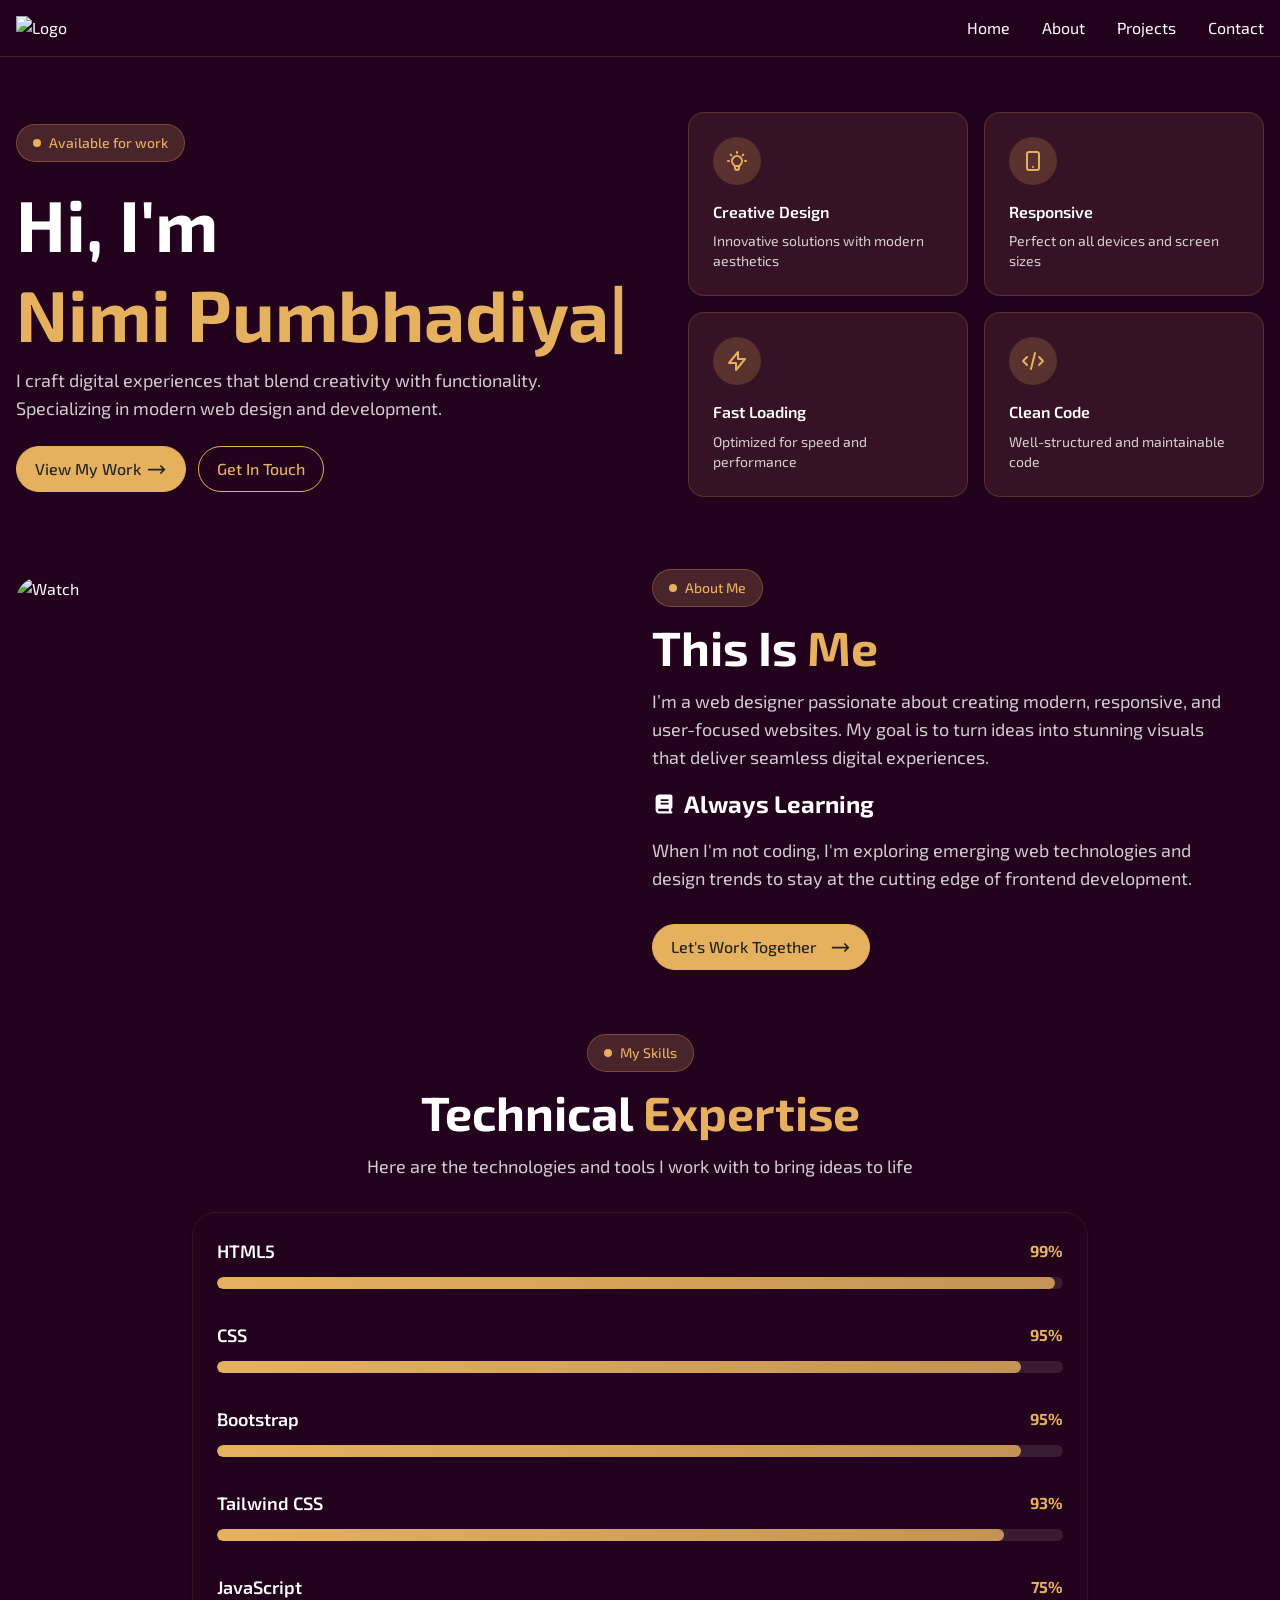
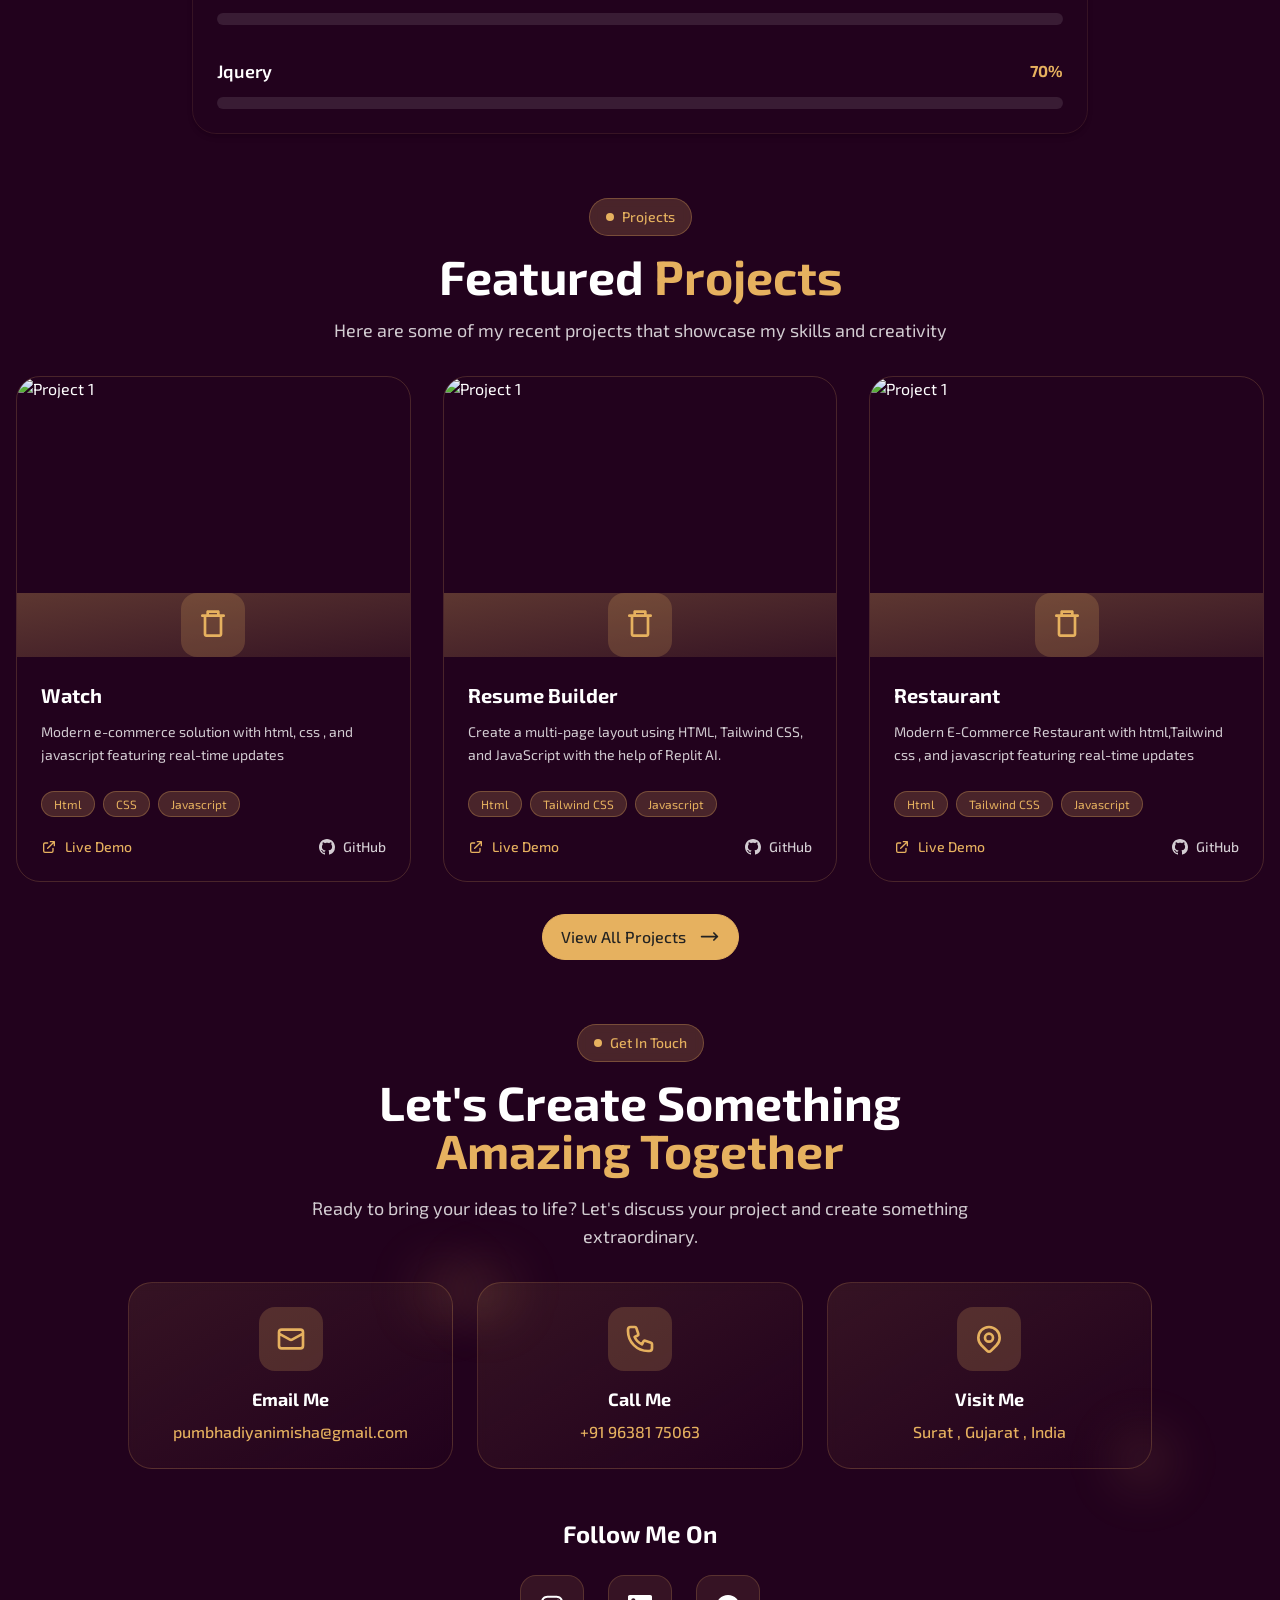
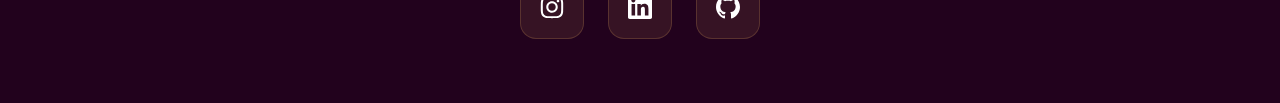
==== src/index.html @ 28d2e7f1 "Add files via upload" ====
<!DOCTYPE html>
<html lang="en">
  <head>
    <meta charset="UTF-8" />
    <title>Nimisha | Portfolio</title>
    <meta name="author" content="Wordo" />
    <meta
      name="viewport"
      content="width=device-width, initial-scale=1.0, maximum-scale=1"
    />
    <meta
      name="description"
      content="Restaurant is a powerful dashboard addon by Wordo for managing food orders, reservations, and menus seamlessly."
    />
    <meta
      name="keywords"
      content="Restaurant, Food Dashboard, Restaurant Addon, Wordo, Restaurant Admin Panel, Food Order Management, Restaurant POS"
    />
    <link rel="icon" href="assets/images/favicon.png" />
    <link
      href="https://fonts.googleapis.com/css2?family=Exo+2:ital,wght@0,100..900;1,100..900&display=swap"
      rel="stylesheet"
    />
    <link rel="stylesheet" href="./assets/css/all.min.css" />
    <link rel="stylesheet" href="./assets/css/tailwind.css" />
    <link rel="stylesheet" href="./assets/css/responsive.css" />
  </head>

  <body>
    <!-- Header -->
    <header
      class="fixed top-0 left-0 w-full z-50 bg-accent/90 backdrop-blur-sm border-b border-primary/20"
    >
      <nav
        class="md:container w-full mx-auto px-4 py-4 flex items-center justify-between"
      >
        <a href="index.html" class="md:w-[120px] w-[100px] h-auto">
          <img
            src="assets/images/Nimisha.png"
            alt="Logo"
            class="w-full h-full object-scale-down"
          />
        </a>

        <!-- Desktop Navigation -->
        <ul class="hidden md:flex items-center space-x-8">
          <li>
            <a
              href="#home"
              class="text-white hover:text-primary transition-colors"
              >Home</a
            >
          </li>
          <li>
            <a
              href="#about"
              class="text-white hover:text-primary transition-colors"
              >About</a
            >
          </li>
          <li>
            <a
              href="#projects"
              class="text-white hover:text-primary transition-colors"
              >Projects</a
            >
          </li>
          <li>
            <a
              href="#contact"
              class="text-white hover:text-primary transition-colors"
              >Contact</a
            >
          </li>
        </ul>

        <!-- Mobile Menu Button -->
        <button
          id="mobile-menu-btn"
          class="md:hidden text-white hover:text-primary transition-colors"
        >
          <svg
            class="w-6 h-6"
            fill="none"
            stroke="currentColor"
            viewBox="0 0 24 24"
          >
            <path
              stroke-linecap="round"
              stroke-linejoin="round"
              stroke-width="2"
              d="M4 6h16M4 12h16M4 18h16"
            ></path>
          </svg>
        </button>
      </nav>

      <!-- Mobile Navigation -->
      <div
        id="mobile-menu"
        class="md:hidden hidden bg-accent border-t border-primary/20"
      >
        <ul class="px-4 py-4 space-y-4">
          <li>
            <a
              href="#home"
              class="block text-white hover:text-primary transition-colors"
              >Home</a
            >
          </li>
          <li>
            <a
              href="#about"
              class="block text-white hover:text-primary transition-colors"
              >About</a
            >
          </li>
          <li>
            <a
              href="#projects"
              class="block text-white hover:text-primary transition-colors"
              >Projects</a
            >
          </li>
          <li>
            <a
              href="#contact"
              class="block text-white hover:text-primary transition-colors"
              >Contact</a
            >
          </li>
        </ul>
      </div>
    </header>

    <!-- Main Content -->
    <main>
      <!-- Hero Section -->
      <section
        id="home"
        class="md:pt-28 pt-24 flex items-center justify-center relative overflow-hidden"
      >
        <div class="md:container w-full mx-auto px-4 relative z-10">
          <div
            class="flex flex-col lg:flex-row lg:items-center lg:grid lg:grid-cols-2 lg:gap-4 gap-8 lg:text-start text-center"
          >
            <div>
              <!-- Badge -->
              <div
                class="inline-flex leading-[1] items-center px-4 py-2 bg-primary/20 border border-primary/30 rounded-full text-primary md:text-sm text-[13px] font-medium mb-4 backdrop-blur-sm"
              >
                <span
                  class="w-2 h-2 bg-primary rounded-full mr-2 animate-pulse"
                ></span>
                Available for work
              </div>

              <!-- Main Heading -->
              <h2
                class="text-3xl sm:text-4xl md:text-5xl xl:text-7xl font-bold mb-2 !leading-tight"
              >
                Hi, I'm
                <span class="hero-title text-primary block"
                  ><span id="typewriter"></span
                  ><span class="cursor">|</span></span
                >
              </h2>
              <p
                class="md:text-lg text-base text-white/80 lg:mb-6 mb-4 lg:max-w-xl leading-relaxed"
              >
                I craft digital experiences that blend creativity with
                functionality. Specializing in modern web design and
                development.
              </p>

              <!-- CTA Buttons -->
              <div class="flex gap-3 lg:justify-start justify-center">
                <a href="#projects" class="btn-primary">
                  View My Work
                  <svg
                    class=""
                    fill="none"
                    stroke="currentColor"
                    viewBox="0 0 24 24"
                  >
                    <path
                      stroke-linecap="round"
                      stroke-linejoin="round"
                      stroke-width="2"
                      d="M17 8l4 4m0 0l-4 4m4-4H3"
                    ></path>
                  </svg>
                </a>
                <a href="#contact" class="btn-secondary"> Get In Touch </a>
              </div>
            </div>
            <div class="w-50">
              <!-- Features Grid -->
              <div
                class="grid sm:grid-cols-2 gap-4 lg:max-w-xl ms-auto md:pb-2"
              >
                <!-- Feature 1 -->
                <div
                  class="bg-primary/10 backdrop-blur-sm border border-primary/20 rounded-2xl lg:p-6 p-4 hover:bg-primary/20 transition-all duration-300 md:hover:scale-105"
                >
                  <div
                    class="md:w-12 md:h-12 w-10 h-10 bg-primary/20 rounded-full flex items-center justify-center md:mb-4 mb-3 lg:mx-0 mx-auto"
                  >
                    <svg
                      class="w-6 h-6 text-primary"
                      fill="none"
                      stroke="currentColor"
                      viewBox="0 0 24 24"
                    >
                      <path
                        stroke-linecap="round"
                        stroke-linejoin="round"
                        stroke-width="2"
                        d="M9.663 17h4.673M12 3v1m6.364 1.636l-.707.707M21 12h-1M4 12H3m3.343-5.657l-.707-.707m2.828 9.9a5 5 0 117.072 0l-.548.547A3.374 3.374 0 0014 18.469V19a2 2 0 11-4 0v-.531c0-.895-.356-1.754-.988-2.386l-.548-.547z"
                      ></path>
                    </svg>
                  </div>
                  <h3 class="text-white font-semibold mb-2">Creative Design</h3>
                  <p class="text-white/80 text-sm">
                    Innovative solutions with modern aesthetics
                  </p>
                </div>

                <!-- Feature 2 -->
                <div
                  class="bg-primary/10 backdrop-blur-sm border border-primary/20 rounded-2xl lg:p-6 p-4 hover:bg-primary/20 transition-all duration-300 md:hover:scale-105"
                >
                  <div
                    class="md:w-12 md:h-12 w-10 h-10 bg-primary/20 rounded-full flex items-center justify-center md:mb-4 mb-3 lg:mx-0 mx-auto"
                  >
                    <svg
                      class="w-6 h-6 text-primary"
                      fill="none"
                      stroke="currentColor"
                      viewBox="0 0 24 24"
                    >
                      <path
                        stroke-linecap="round"
                        stroke-linejoin="round"
                        stroke-width="2"
                        d="M12 18h.01M8 21h8a2 2 0 002-2V5a2 2 0 00-2-2H8a2 2 0 00-2 2v14a2 2 0 002 2z"
                      ></path>
                    </svg>
                  </div>
                  <h3 class="text-white font-semibold mb-2">Responsive</h3>
                  <p class="text-white/80 text-sm">
                    Perfect on all devices and screen sizes
                  </p>
                </div>

                <!-- Feature 3 -->
                <div
                  class="bg-primary/10 backdrop-blur-sm border border-primary/20 rounded-2xl lg:p-6 p-4 hover:bg-primary/20 transition-all duration-300 md:hover:scale-105"
                >
                  <div
                    class="md:w-12 md:h-12 w-10 h-10 bg-primary/20 rounded-full flex items-center justify-center md:mb-4 mb-3 lg:mx-0 mx-auto"
                  >
                    <svg
                      class="w-6 h-6 text-primary"
                      fill="none"
                      stroke="currentColor"
                      viewBox="0 0 24 24"
                    >
                      <path
                        stroke-linecap="round"
                        stroke-linejoin="round"
                        stroke-width="2"
                        d="M13 10V3L4 14h7v7l9-11h-7z"
                      ></path>
                    </svg>
                  </div>
                  <h3 class="text-white font-semibold mb-2">Fast Loading</h3>
                  <p class="text-white/80 text-sm">
                    Optimized for speed and performance
                  </p>
                </div>

                <!-- Feature 4 -->
                <div
                  class="bg-primary/10 backdrop-blur-sm border border-primary/20 rounded-2xl lg:p-6 p-4 hover:bg-primary/20 transition-all duration-300 md:hover:scale-105"
                >
                  <div
                    class="md:w-12 md:h-12 w-10 h-10 bg-primary/20 rounded-full flex items-center justify-center md:mb-4 mb-3 lg:mx-0 mx-auto"
                  >
                    <svg
                      class="w-6 h-6 text-primary"
                      fill="none"
                      stroke="currentColor"
                      viewBox="0 0 24 24"
                    >
                      <path
                        stroke-linecap="round"
                        stroke-linejoin="round"
                        stroke-width="2"
                        d="M10 20l4-16m4 4l4 4-4 4M6 16l-4-4 4-4"
                      ></path>
                    </svg>
                  </div>
                  <h3 class="text-white font-semibold mb-2">Clean Code</h3>
                  <p class="text-white/80 text-sm">
                    Well-structured and maintainable code
                  </p>
                </div>
              </div>
            </div>
          </div>
        </div>
      </section>

      <!-- About Section -->
      <section id="about" class="md:pt-16 pt-12 relative overflow-hidden">
        <div class="md:container w-full mx-auto px-4 relative z-10">
          <div class="grid md:grid-cols-2 md:gap-6 gap-5 items-center">
            <div class="relative pt-[63%]">
              <img
                src="assets/images/about.png"
                alt="Watch"
                class="absolute inset-0 w-full h-full object-cover rounded-3xl"
              />
            </div>
            <!-- Left Content -->
            <div class="md:max-w-xl md:text-start text-center">
              <div
                class="inline-flex leading-[1] items-center px-4 py-2 bg-primary/20 border border-primary/30 rounded-full text-primary md:text-sm text-[13px] font-medium backdrop-blur-sm mb-4"
              >
                <span class="w-2 h-2 bg-primary rounded-full mr-2"></span>
                About Me
              </div>

              <h2
                class="sm:text-4xl text-3xl md:text-5xl font-bold md:mb-4 mb-3 !leading-[1]"
              >
                This Is
                <span class="text-primary">Me</span>
              </h2>

              <p class="text-white/80 md:text-lg text-sm mb-4 leading-relaxed">
                I’m a web designer passionate about creating modern, responsive,
                and user-focused websites. My goal is to turn ideas into
                stunning visuals that deliver seamless digital experiences.
              </p>
              <div
                class="flex items-center md:justify-start justify-center gap-2 md:mb-4 mb-3"
              >
                <svg
                  xmlns="http://www.w3.org/2000/svg"
                  viewBox="0 0 640 640"
                  class="w-6 h-6"
                  fill="currentColor"
                >
                  <path
                    d="M480 576L192 576C139 576 96 533 96 480L96 160C96 107 139 64 192 64L496 64C522.5 64 544 85.5 544 112L544 400C544 420.9 530.6 438.7 512 445.3L512 512C529.7 512 544 526.3 544 544C544 561.7 529.7 576 512 576L480 576zM192 448C174.3 448 160 462.3 160 480C160 497.7 174.3 512 192 512L448 512L448 448L192 448zM224 216C224 229.3 234.7 240 248 240L424 240C437.3 240 448 229.3 448 216C448 202.7 437.3 192 424 192L248 192C234.7 192 224 202.7 224 216zM248 288C234.7 288 224 298.7 224 312C224 325.3 234.7 336 248 336L424 336C437.3 336 448 325.3 448 312C448 298.7 437.3 288 424 288L248 288z"
                  />
                </svg>
                <h3 class="md:text-2xl text-xl font-bold">Always Learning</h3>
              </div>
              <p
                class="text-white/80 md:text-lg text-sm md:mb-8 mb-4 leading-relaxed"
              >
                When I'm not coding, I'm exploring emerging web technologies and
                design trends to stay at the cutting edge of frontend
                development.
              </p>

              <a href="#contact" class="btn-primary">
                Let's Work Together
                <svg
                  class="ml-2 w-4 h-4"
                  fill="none"
                  stroke="currentColor"
                  viewBox="0 0 24 24"
                >
                  <path
                    stroke-linecap="round"
                    stroke-linejoin="round"
                    stroke-width="2"
                    d="M17 8l4 4m0 0l-4 4m4-4H3"
                  ></path>
                </svg>
              </a>
            </div>
          </div>
        </div>
      </section>

      <!-- Skills Section -->
      <section id="skills" class="md:pt-16 pt-12 relative">
        <div class="md:container w-full mx-auto px-4">
          <!-- Section Header -->
          <div class="text-center md:mb-8 mb-5">
            <div
              class="inline-flex leading-[1] items-center px-4 py-2 bg-primary/20 border border-primary/30 rounded-full text-primary md:text-sm text-[13px] font-medium backdrop-blur-sm mb-4"
            >
              <span class="w-2 h-2 bg-primary rounded-full mr-2"></span>
              My Skills
            </div>
            <h2
              class="sm:text-4xl text-3xl md:text-5xl font-bold md:mb-4 mb-3 !leading-[1]"
            >
              Technical <span class="text-primary">Expertise</span>
            </h2>
            <p class="text-white/80 md:text-lg text-sm md:max-w-2xl mx-auto">
              Here are the technologies and tools I work with to bring ideas to
              life
            </p>
          </div>
          <!-- Left Column -->
          <div
            class="md:space-y-8 space-y-5 max-w-4xl mx-auto md:p-6 p-4 border border-primary/10 rounded-3xl shadow-md"
          >
            <div>
              <div class="flex justify-between items-center md:mb-3 mb-2">
                <span class="text-white font-semibold md:text-lg text-base"
                  >HTML5</span
                >
                <span class="text-primary font-bold">99%</span>
              </div>
              <div class="w-full bg-white/10 rounded-full h-3 overflow-hidden">
                <div
                  class="progress-bar bg-gradient-to-r from-primary to-primary/80 h-full rounded-full transition-all duration-1000 ease-out"
                  data-width="99"
                  style="width: 0%"
                ></div>
              </div>
            </div>
            <div>
              <div class="flex justify-between items-center md:mb-3 mb-2">
                <span class="text-white font-semibold md:text-lg text-base"
                  >CSS</span
                >
                <span class="text-primary font-bold">95%</span>
              </div>
              <div class="w-full bg-white/10 rounded-full h-3 overflow-hidden">
                <div
                  class="progress-bar bg-gradient-to-r from-primary to-primary/80 h-full rounded-full transition-all duration-1000 ease-out"
                  data-width="95"
                  style="width: 0%"
                ></div>
              </div>
            </div>
            <div>
              <div class="flex justify-between items-center md:mb-3 mb-2">
                <span class="text-white font-semibold md:text-lg text-base"
                  >Bootstrap</span
                >
                <span class="text-primary font-bold">95%</span>
              </div>
              <div class="w-full bg-white/10 rounded-full h-3 overflow-hidden">
                <div
                  class="progress-bar bg-gradient-to-r from-primary to-primary/80 h-full rounded-full transition-all duration-1000 ease-out"
                  data-width="95"
                  style="width: 0%"
                ></div>
              </div>
            </div>
            <div>
              <div class="flex justify-between items-center md:mb-3 mb-2">
                <span class="text-white font-semibold md:text-lg text-base"
                  >Tailwind CSS</span
                >
                <span class="text-primary font-bold">93%</span>
              </div>
              <div class="w-full bg-white/10 rounded-full h-3 overflow-hidden">
                <div
                  class="progress-bar bg-gradient-to-r from-primary to-primary/80 h-full rounded-full transition-all duration-1000 ease-out"
                  data-width="93"
                  style="width: 0%"
                ></div>
              </div>
            </div>
            <div>
              <div class="flex justify-between items-center md:mb-3 mb-2">
                <span class="text-white font-semibold md:text-lg text-base"
                  >JavaScript</span
                >
                <span class="text-primary font-bold">75%</span>
              </div>
              <div class="w-full bg-white/10 rounded-full h-3 overflow-hidden">
                <div
                  class="progress-bar bg-gradient-to-r from-primary to-primary/80 h-full rounded-full transition-all duration-1000 ease-out"
                  data-width="75"
                  style="width: 0%"
                ></div>
              </div>
            </div>
            <div>
              <div class="flex justify-between items-center md:mb-3 mb-2">
                <span class="text-white font-semibold md:text-lg text-base"
                  >Jquery</span
                >
                <span class="text-primary font-bold">70%</span>
              </div>
              <div class="w-full bg-white/10 rounded-full h-3 overflow-hidden">
                <div
                  class="progress-bar bg-gradient-to-r from-primary to-primary/80 h-full rounded-full transition-all duration-1000 ease-out"
                  data-width="70"
                  style="width: 0%"
                ></div>
              </div>
            </div>
          </div>
        </div>
      </section>

      <!-- Projects Section -->
      <section id="projects" class="md:py-16 py-12">
        <!-- Background Elements -->
        <div class="md:container w-full mx-auto px-4">
          <!-- Section Header -->
          <div class="text-center md:mb-8 mb-5">
            <div
              class="inline-flex leading-[1] items-center px-4 py-2 bg-primary/20 border border-primary/30 rounded-full text-primary md:text-sm text-[13px] font-medium backdrop-blur-sm mb-4"
            >
              <span class="w-2 h-2 bg-primary rounded-full mr-2"></span>
              Projects
            </div>
            <h2
              class="sm:text-4xl text-3xl md:text-5xl font-bold md:mb-4 mb-3 !leading-[1]"
            >
              Featured <span class="text-primary">Projects</span>
            </h2>
            <p class="text-white/80 md:text-lg text-sm md:max-w-2xl mx-auto">
              Here are some of my recent projects that showcase my skills and
              creativity
            </p>
          </div>

          <div class="grid sm:grid-cols-2 lg:grid-cols-3 md:gap-8 gap-6">
            <!-- Project 1 -->
            <div
              class="project-card border border-primary/20 rounded-3xl overflow-hidden"
            >
              <div class="flex flex-col h-full">
                <div class="relative pt-[55%] overflow-hidden">
                  <img
                    src="./assets/images/project-1.png"
                    alt="Project 1"
                    class="absolute inset-0 w-full h-full object-cover object-top hover:object-bottom transition-all duration-[3s]"
                  />
                  <div
                    class="w-full h-full bg-gradient-to-br from-primary/30 to-primary/10 flex items-center justify-center"
                  >
                    <div
                      class="w-16 h-16 bg-primary/20 rounded-2xl flex items-center justify-center"
                    >
                      <svg
                        class="w-8 h-8 text-primary"
                        fill="currentColor"
                        viewBox="0 0 24 24"
                      >
                        <path
                          d="M7 4V2C7 1.45 7.45 1 8 1H16C16.55 1 17 1.45 17 2V4H20C20.55 4 21 4.45 21 5S20.55 6 20 6H19V19C19 20.1 18.1 21 17 21H7C5.9 21 5 20.1 5 19V6H4C3.45 6 3 5.55 3 5S3.45 4 4 4H7ZM9 3V4H15V3H9ZM7 6V19H17V6H7Z"
                        />
                      </svg>
                    </div>
                  </div>
                </div>
                <div class="md:p-6 p-4 relative h-full flex flex-col flex-1">
                  <div class="h-full">
                    <h3
                      class="text-xl font-bold text-white mb-3 group-hover:text-primary transition-colors duration-300"
                    >
                      Watch
                    </h3>
                    <p
                      class="text-white/80 text-sm md:mb-6 mb-4 leading-relaxed"
                    >
                      Modern e-commerce solution with html, css , and javascript
                      featuring real-time updates
                    </p>

                    <div class="flex flex-wrap gap-2 md:mb-5 mb-4">
                      <span
                        class="px-3 py-1 bg-primary/20 text-primary text-xs rounded-full border border-primary/30 hover:bg-primary/30 transition-colors duration-500"
                        >Html</span
                      >
                      <span
                        class="px-3 py-1 bg-primary/20 text-primary text-xs rounded-full border border-primary/30 hover:bg-primary/30 transition-colors duration-500"
                        >CSS</span
                      >
                      <span
                        class="px-3 py-1 bg-primary/20 text-primary text-xs rounded-full border border-primary/30 hover:bg-primary/30 transition-colors duration-500"
                        >Javascript</span
                      >
                    </div>
                  </div>
                  <div class="flex justify-between items-center">
                    <a
                      href="https://nimi-pumbhadiya.github.io/Watch-/"
                      target="_blank"
                      class="flex items-center gap-2 text-primary hover:text-primary/80 text-sm font-medium group/link"
                    >
                      <svg
                        class="w-4 h-4 group-hover/link:translate-x-1 transition-transform"
                        fill="none"
                        stroke="currentColor"
                        viewBox="0 0 24 24"
                      >
                        <path
                          stroke-linecap="round"
                          stroke-linejoin="round"
                          stroke-width="2"
                          d="M10 6H6a2 2 0 00-2 2v10a2 2 0 002 2h10a2 2 0 002-2v-4M14 4h6m0 0v6m0-6L10 14"
                        ></path>
                      </svg>
                      Live Demo
                    </a>
                    <a
                      href="https://github.com/Nimi-Pumbhadiya/Watch-"
                      target="_blank"
                      class="flex items-center gap-2 text-white/80 hover:text-white text-sm font-medium group/link"
                    >
                      <svg
                        class="w-4 h-4 group-hover/link:scale-110 transition-transform"
                        fill="currentColor"
                        viewBox="0 0 24 24"
                      >
                        <path
                          d="M12 0C5.37 0 0 5.37 0 12c0 5.31 3.435 9.795 8.205 11.385.6.105.825-.255.825-.57 0-.285-.015-1.23-.015-2.235-3.015.555-3.795-.735-4.035-1.41-.135-.345-.72-1.41-1.23-1.695-.42-.225-1.02-.78-.015-.795.945-.015 1.62.87 1.845 1.23 1.08 1.815 2.805 1.305 3.495.99.105-.78.42-1.305.765-1.605-2.67-.3-5.46-1.335-5.46-5.925 0-1.305.465-2.385 1.23-3.225-.12-.3-.54-1.53.12-3.18 0 0 1.005-.315 3.3 1.23.96-.27 1.98-.405 3-.405s2.04.135 3 .405c2.295-1.56 3.3-1.23 3.3-1.23.66 1.65.24 2.88.12 3.18.765.84 1.23 1.905 1.23 3.225 0 4.605-2.805 5.625-5.475 5.925.435.375.81 1.095.81 2.22 0 1.605-.015 2.895-.015 3.3 0 .315.225.69.825.57A12.02 12.02 0 0024 12c0-6.63-5.37-12-12-12z"
                        />
                      </svg>
                      GitHub
                    </a>
                  </div>
                </div>
              </div>
            </div>
            <div
              class="project-card border border-primary/20 rounded-3xl overflow-hidden"
            >
              <div class="flex flex-col h-full">
                <div class="relative pt-[55%] overflow-hidden">
                  <img
                    src="./assets/images/project-2.png"
                    alt="Project 1"
                    class="absolute inset-0 w-full h-full object-cover object-top hover:object-bottom transition-all duration-[3s]"
                  />
                  <div
                    class="w-full h-full bg-gradient-to-br from-primary/30 to-primary/10 flex items-center justify-center"
                  >
                    <div
                      class="w-16 h-16 bg-primary/20 rounded-2xl flex items-center justify-center"
                    >
                      <svg
                        class="w-8 h-8 text-primary"
                        fill="currentColor"
                        viewBox="0 0 24 24"
                      >
                        <path
                          d="M7 4V2C7 1.45 7.45 1 8 1H16C16.55 1 17 1.45 17 2V4H20C20.55 4 21 4.45 21 5S20.55 6 20 6H19V19C19 20.1 18.1 21 17 21H7C5.9 21 5 20.1 5 19V6H4C3.45 6 3 5.55 3 5S3.45 4 4 4H7ZM9 3V4H15V3H9ZM7 6V19H17V6H7Z"
                        />
                      </svg>
                    </div>
                  </div>
                </div>
                <div class="md:p-6 p-4 relative h-full flex flex-col flex-1">
                  <div class="h-full">
                    <h3
                      class="text-xl font-bold text-white mb-3 group-hover:text-primary transition-colors duration-300"
                    >
                      Resume Builder
                    </h3>
                    <p
                      class="text-white/80 text-sm md:mb-6 mb-4 leading-relaxed"
                    >
                      Create a multi-page layout using HTML, Tailwind CSS, and
                      JavaScript with the help of Replit AI.
                    </p>

                    <div class="flex flex-wrap gap-2 md:mb-5 mb-4">
                      <span
                        class="px-3 py-1 bg-primary/20 text-primary text-xs rounded-full border border-primary/30 hover:bg-primary/30 transition-colors duration-500"
                        >Html</span
                      >
                      <span
                        class="px-3 py-1 bg-primary/20 text-primary text-xs rounded-full border border-primary/30 hover:bg-primary/30 transition-colors duration-500"
                        >Tailwind CSS</span
                      >
                      <span
                        class="px-3 py-1 bg-primary/20 text-primary text-xs rounded-full border border-primary/30 hover:bg-primary/30 transition-colors duration-500"
                        >Javascript</span
                      >
                    </div>
                  </div>
                  <div class="flex justify-between items-center">
                    <a
                      href="https://nimi-pumbhadiya.github.io/Resume-Builder/"
                      target="_blank"
                      class="flex items-center gap-2 text-primary hover:text-primary/80 text-sm font-medium group/link"
                    >
                      <svg
                        class="w-4 h-4 group-hover/link:translate-x-1 transition-transform"
                        fill="none"
                        stroke="currentColor"
                        viewBox="0 0 24 24"
                      >
                        <path
                          stroke-linecap="round"
                          stroke-linejoin="round"
                          stroke-width="2"
                          d="M10 6H6a2 2 0 00-2 2v10a2 2 0 002 2h10a2 2 0 002-2v-4M14 4h6m0 0v6m0-6L10 14"
                        ></path>
                      </svg>
                      Live Demo
                    </a>
                    <a
                      href="https://github.com/Nimi-Pumbhadiya/Resume-Builder"
                      target="_blank"
                      class="flex items-center gap-2 text-white/80 hover:text-white text-sm font-medium group/link"
                    >
                      <svg
                        class="w-4 h-4 group-hover/link:scale-110 transition-transform"
                        fill="currentColor"
                        viewBox="0 0 24 24"
                      >
                        <path
                          d="M12 0C5.37 0 0 5.37 0 12c0 5.31 3.435 9.795 8.205 11.385.6.105.825-.255.825-.57 0-.285-.015-1.23-.015-2.235-3.015.555-3.795-.735-4.035-1.41-.135-.345-.72-1.41-1.23-1.695-.42-.225-1.02-.78-.015-.795.945-.015 1.62.87 1.845 1.23 1.08 1.815 2.805 1.305 3.495.99.105-.78.42-1.305.765-1.605-2.67-.3-5.46-1.335-5.46-5.925 0-1.305.465-2.385 1.23-3.225-.12-.3-.54-1.53.12-3.18 0 0 1.005-.315 3.3 1.23.96-.27 1.98-.405 3-.405s2.04.135 3 .405c2.295-1.56 3.3-1.23 3.3-1.23.66 1.65.24 2.88.12 3.18.765.84 1.23 1.905 1.23 3.225 0 4.605-2.805 5.625-5.475 5.925.435.375.81 1.095.81 2.22 0 1.605-.015 2.895-.015 3.3 0 .315.225.69.825.57A12.02 12.02 0 0024 12c0-6.63-5.37-12-12-12z"
                        />
                      </svg>
                      GitHub
                    </a>
                  </div>
                </div>
              </div>
            </div>
            <div
              class="project-card border border-primary/20 rounded-3xl overflow-hidden"
            >
              <div class="flex flex-col h-full">
                <div class="relative pt-[55%] overflow-hidden">
                  <img
                    src="./assets/images/project-3.png"
                    alt="Project 1"
                    class="absolute inset-0 w-full h-full object-cover object-top hover:object-bottom transition-all duration-[3s]"
                  />
                  <div
                    class="w-full h-full bg-gradient-to-br from-primary/30 to-primary/10 flex items-center justify-center"
                  >
                    <div
                      class="w-16 h-16 bg-primary/20 rounded-2xl flex items-center justify-center"
                    >
                      <svg
                        class="w-8 h-8 text-primary"
                        fill="currentColor"
                        viewBox="0 0 24 24"
                      >
                        <path
                          d="M7 4V2C7 1.45 7.45 1 8 1H16C16.55 1 17 1.45 17 2V4H20C20.55 4 21 4.45 21 5S20.55 6 20 6H19V19C19 20.1 18.1 21 17 21H7C5.9 21 5 20.1 5 19V6H4C3.45 6 3 5.55 3 5S3.45 4 4 4H7ZM9 3V4H15V3H9ZM7 6V19H17V6H7Z"
                        />
                      </svg>
                    </div>
                  </div>
                </div>
                <div class="md:p-6 p-4 relative h-full flex flex-col flex-1">
                  <div class="h-full">
                    <h3
                      class="text-xl font-bold text-white mb-3 group-hover:text-primary transition-colors duration-300"
                    >
                      Restaurant
                    </h3>
                    <p
                      class="text-white/80 text-sm md:mb-6 mb-4 leading-relaxed"
                    >
                      Modern E-Commerce Restaurant with html,Tailwind css , and
                      javascript featuring real-time updates
                    </p>

                    <div class="flex flex-wrap gap-2 md:mb-5 mb-4">
                      <span
                        class="px-3 py-1 bg-primary/20 text-primary text-xs rounded-full border border-primary/30 hover:bg-primary/30 transition-colors duration-500"
                        >Html</span
                      >
                      <span
                        class="px-3 py-1 bg-primary/20 text-primary text-xs rounded-full border border-primary/30 hover:bg-primary/30 transition-colors duration-500"
                        >Tailwind CSS</span
                      >
                      <span
                        class="px-3 py-1 bg-primary/20 text-primary text-xs rounded-full border border-primary/30 hover:bg-primary/30 transition-colors duration-500"
                        >Javascript</span
                      >
                    </div>
                  </div>
                  <div class="flex justify-between items-center">
                    <a
                      href="https://nimi-pumbhadiya.github.io/restaurant/cart.html"
                      target="_blank"
                      class="flex items-center gap-2 text-primary hover:text-primary/80 text-sm font-medium group/link"
                    >
                      <svg
                        class="w-4 h-4 group-hover/link:translate-x-1 transition-transform"
                        fill="none"
                        stroke="currentColor"
                        viewBox="0 0 24 24"
                      >
                        <path
                          stroke-linecap="round"
                          stroke-linejoin="round"
                          stroke-width="2"
                          d="M10 6H6a2 2 0 00-2 2v10a2 2 0 002 2h10a2 2 0 002-2v-4M14 4h6m0 0v6m0-6L10 14"
                        ></path>
                      </svg>
                      Live Demo
                    </a>
                    <a
                      href="https://github.com/Nimi-Pumbhadiya/restaurant"
                      target="_blank"
                      class="flex items-center gap-2 text-white/80 hover:text-white text-sm font-medium group/link"
                    >
                      <svg
                        class="w-4 h-4 group-hover/link:scale-110 transition-transform"
                        fill="currentColor"
                        viewBox="0 0 24 24"
                      >
                        <path
                          d="M12 0C5.37 0 0 5.37 0 12c0 5.31 3.435 9.795 8.205 11.385.6.105.825-.255.825-.57 0-.285-.015-1.23-.015-2.235-3.015.555-3.795-.735-4.035-1.41-.135-.345-.72-1.41-1.23-1.695-.42-.225-1.02-.78-.015-.795.945-.015 1.62.87 1.845 1.23 1.08 1.815 2.805 1.305 3.495.99.105-.78.42-1.305.765-1.605-2.67-.3-5.46-1.335-5.46-5.925 0-1.305.465-2.385 1.23-3.225-.12-.3-.54-1.53.12-3.18 0 0 1.005-.315 3.3 1.23.96-.27 1.98-.405 3-.405s2.04.135 3 .405c2.295-1.56 3.3-1.23 3.3-1.23.66 1.65.24 2.88.12 3.18.765.84 1.23 1.905 1.23 3.225 0 4.605-2.805 5.625-5.475 5.925.435.375.81 1.095.81 2.22 0 1.605-.015 2.895-.015 3.3 0 .315.225.69.825.57A12.02 12.02 0 0024 12c0-6.63-5.37-12-12-12z"
                        />
                      </svg>
                      GitHub
                    </a>
                  </div>
                </div>
              </div>
            </div>
          </div>

          <div class="text-center md:mt-8 mt-6">
            <a
              href="project.html"
              class="btn-primary inline-flex items-center gap-2"
            >
              View All Projects
              <svg
                class="ml-2 w-5 h-5"
                fill="none"
                stroke="currentColor"
                viewBox="0 0 24 24"
              >
                <path
                  stroke-linecap="round"
                  stroke-linejoin="round"
                  stroke-width="2"
                  d="M17 8l4 4m0 0l-4 4m4-4H3"
                ></path>
              </svg>
            </a>
          </div>
        </div>
      </section>

      <!-- Contact Section -->
      <section id="contact" class="md:pb-16 pb-12 relative overflow-hidden">
        <div class="md:container w-full mx-auto px-4 relative z-10">
          <!-- Section Header -->
          <div class="text-center md:mb-8 mb-5">
            <div
              class="inline-flex leading-[1] items-center px-4 py-2 bg-primary/20 border border-primary/30 rounded-full text-primary md:text-sm text-[13px] font-medium backdrop-blur-sm mb-4"
            >
              <span class="w-2 h-2 bg-primary rounded-full mr-2"></span>
              Get In Touch
            </div>
            <h2
              class="sm:text-4xl text-3xl md:text-5xl font-bold md:mb-5 mb-3 !leading-[1]"
            >
              Let's Create Something
              <span class="text-primary block">Amazing Together</span>
            </h2>
            <p class="text-white/80 md:text-lg text-sm md:max-w-2xl mx-auto">
              Ready to bring your ideas to life? Let's discuss your project and
              create something extraordinary.
            </p>
          </div>

          <!-- Contact Grid -->
          <div class="max-w-5xl mx-auto">
            <div class="grid sm:grid-cols-3 md:gap-6 gap-4 md:mb-12 mb-8">
              <!-- Email Card -->
              <div
                class="group relative bg-gradient-to-br from-primary/10 via-primary/5 to-transparent backdrop-blur-sm border border-primary/20 rounded-3xl md:p-6 p-4 text-center hover:border-primary/40 transition-all duration-500 md:hover:scale-105"
              >
                <div
                  class="absolute -top-6 -right-6 w-16 h-16 bg-primary/10 rounded-full blur-xl animate-pulse"
                ></div>
                <div
                  class="md:w-16 md:h-16 w-12 h-12 mx-auto mb-4 bg-primary/20 rounded-2xl flex items-center justify-center group-hover:rotate-12 transition-transform duration-300"
                >
                  <svg
                    class="md:w-8 md:h-8 w-6 h-6 text-primary"
                    fill="none"
                    stroke="currentColor"
                    viewBox="0 0 24 24"
                  >
                    <path
                      stroke-linecap="round"
                      stroke-linejoin="round"
                      stroke-width="2"
                      d="M3 8l7.89 4.26a2 2 0 002.22 0L21 8M5 19h14a2 2 0 002-2V7a2 2 0 00-2-2H5a2 2 0 00-2 2v10a2 2 0 002 2z"
                    ></path>
                  </svg>
                </div>
                <h3 class="text-white font-bold text-lg mb-2">Email Me</h3>
                <p class="text-primary font-medium">
                  <a
                    href="mailto:pumbhadiyanimisha@gmail.com"
                    class="break-words"
                    >pumbhadiyanimisha@gmail.com</a
                  >
                </p>
              </div>

              <div
                class="group relative bg-gradient-to-br from-primary/10 via-primary/5 to-transparent backdrop-blur-sm border border-primary/20 rounded-3xl md:p-6 p-4 text-center hover:border-primary/40 transition-all duration-500 md:hover:scale-105"
              >
                <div
                  class="absolute -top-6 -left-6 w-16 h-16 bg-primary/10 rounded-full blur-xl animate-pulse delay-500"
                ></div>
                <div
                  class="md:w-16 md:h-16 w-12 h-12 mx-auto mb-4 bg-primary/20 rounded-2xl flex items-center justify-center group-hover:-rotate-12 transition-transform duration-300"
                >
                  <svg
                    class="md:w-8 md:h-8 w-6 h-6 text-primary"
                    fill="none"
                    stroke="currentColor"
                    viewBox="0 0 24 24"
                  >
                    <path
                      stroke-linecap="round"
                      stroke-linejoin="round"
                      stroke-width="2"
                      d="M3 5a2 2 0 012-2h3.28a1 1 0 01.948.684l1.498 4.493a1 1 0 01-.502 1.21l-2.257 1.13a11.042 11.042 0 005.516 5.516l1.13-2.257a1 1 0 011.21-.502l4.493 1.498a1 1 0 01.684.949V19a2 2 0 01-2 2h-1C9.716 21 3 14.284 3 6V5z"
                    ></path>
                  </svg>
                </div>
                <h3 class="text-white font-bold text-lg mb-2">Call Me</h3>
                <p class="text-primary font-medium">
                  <a href="tel:+91 96381 75063">+91 96381 75063</a>
                </p>
              </div>
              <div
                class="group relative bg-gradient-to-br from-primary/10 via-primary/5 to-transparent backdrop-blur-sm border border-primary/20 rounded-3xl md:p-6 p-4 text-center hover:border-primary/40 transition-all duration-500 md:hover:scale-105"
              >
                <div
                  class="absolute -bottom-6 -right-6 w-16 h-16 bg-primary/10 rounded-full blur-xl animate-pulse delay-1000"
                ></div>
                <div
                  class="md:w-16 md:h-16 w-12 h-12 mx-auto mb-4 bg-primary/20 rounded-2xl flex items-center justify-center group-hover:rotate-12 transition-transform duration-300"
                >
                  <svg
                    class="md:w-8 md:h-8 w-6 h-6 text-primary"
                    fill="none"
                    stroke="currentColor"
                    viewBox="0 0 24 24"
                  >
                    <path
                      stroke-linecap="round"
                      stroke-linejoin="round"
                      stroke-width="2"
                      d="M17.657 16.657L13.414 20.9a1.998 1.998 0 01-2.827 0l-4.244-4.243a8 8 0 1111.314 0z"
                    ></path>
                    <path
                      stroke-linecap="round"
                      stroke-linejoin="round"
                      stroke-width="2"
                      d="M15 11a3 3 0 11-6 0 3 3 0 016 0z"
                    ></path>
                  </svg>
                </div>
                <h3 class="text-white font-bold text-lg mb-2">Visit Me</h3>
                <p class="text-primary font-medium">Surat , Gujarat , India</p>
              </div>
            </div>

            <!-- Social Links Section -->
            <div class="text-center">
              <h3 class="md:text-2xl text-xl font-bold text-white md:mb-6 mb-4">
                Follow Me On
              </h3>
              <div class="flex justify-center md:gap-6 gap-4">
                <a
                  href="javasvript:void(0)"
                  class="group relative md:w-16 md:h-16 w-14 h-14 bg-primary/10 border border-primary/20 rounded-2xl flex items-center justify-center hover:bg-primary hover:text-accent transition-all duration-300 hover:scale-110 hover:rotate-12"
                >
                  <div
                    class="absolute inset-0 bg-primary/20 rounded-2xl blur-lg opacity-0 group-hover:opacity-100 transition-opacity duration-300"
                  ></div>
                  <svg
                    xmlns="http://www.w3.org/2000/svg"
                    viewBox="0 0 640 640"
                    class="w-8 h-8 relative z-10"
                    fill="currentColor"
                  >
                    <path
                      d="M320.3 205C256.8 204.8 205.2 256.2 205 319.7C204.8 383.2 256.2 434.8 319.7 435C383.2 435.2 434.8 383.8 435 320.3C435.2 256.8 383.8 205.2 320.3 205zM319.7 245.4C360.9 245.2 394.4 278.5 394.6 319.7C394.8 360.9 361.5 394.4 320.3 394.6C279.1 394.8 245.6 361.5 245.4 320.3C245.2 279.1 278.5 245.6 319.7 245.4zM413.1 200.3C413.1 185.5 425.1 173.5 439.9 173.5C454.7 173.5 466.7 185.5 466.7 200.3C466.7 215.1 454.7 227.1 439.9 227.1C425.1 227.1 413.1 215.1 413.1 200.3zM542.8 227.5C541.1 191.6 532.9 159.8 506.6 133.6C480.4 107.4 448.6 99.2 412.7 97.4C375.7 95.3 264.8 95.3 227.8 97.4C192 99.1 160.2 107.3 133.9 133.5C107.6 159.7 99.5 191.5 97.7 227.4C95.6 264.4 95.6 375.3 97.7 412.3C99.4 448.2 107.6 480 133.9 506.2C160.2 532.4 191.9 540.6 227.8 542.4C264.8 544.5 375.7 544.5 412.7 542.4C448.6 540.7 480.4 532.5 506.6 506.2C532.8 480 541 448.2 542.8 412.3C544.9 375.3 544.9 264.5 542.8 227.5zM495 452C487.2 471.6 472.1 486.7 452.4 494.6C422.9 506.3 352.9 503.6 320.3 503.6C287.7 503.6 217.6 506.2 188.2 494.6C168.6 486.8 153.5 471.7 145.6 452C133.9 422.5 136.6 352.5 136.6 319.9C136.6 287.3 134 217.2 145.6 187.8C153.4 168.2 168.5 153.1 188.2 145.2C217.7 133.5 287.7 136.2 320.3 136.2C352.9 136.2 423 133.6 452.4 145.2C472 153 487.1 168.1 495 187.8C506.7 217.3 504 287.3 504 319.9C504 352.5 506.7 422.6 495 452z"
                    />
                  </svg>
                </a>
                <a
                  href="javascript:void(0)"
                  class="group relative md:w-16 md:h-16 w-14 h-14 bg-primary/10 border border-primary/20 rounded-2xl flex items-center justify-center hover:bg-primary hover:text-accent transition-all duration-300 hover:scale-110 hover:rotate-12"
                >
                  <div
                    class="absolute inset-0 bg-primary/20 rounded-2xl blur-lg opacity-0 group-hover:opacity-100 transition-opacity duration-300"
                  ></div>
                  <svg
                    class="w-6 h-6 relative z-10"
                    fill="currentColor"
                    viewBox="0 0 24 24"
                  >
                    <path
                      d="M20.447 20.452h-3.554v-5.569c0-1.328-.027-3.037-1.852-3.037-1.853 0-2.136 1.445-2.136 2.939v5.667H9.351V9h3.414v1.561h.046c.477-.9 1.637-1.85 3.37-1.85 3.601 0 4.267 2.37 4.267 5.455v6.286zM5.337 7.433c-1.144 0-2.063-.926-2.063-2.065 0-1.138.92-2.063 2.063-2.063 1.14 0 2.064.925 2.064 2.063 0 1.139-.925 2.065-2.064 2.065zm1.782 13.019H3.555V9h3.564v11.452zM22.225 0H1.771C.792 0 0 .774 0 1.729v20.542C0 23.227.792 24 1.771 24h20.451C23.2 24 24 23.227 24 22.271V1.729C24 .774 23.2 0 22.222 0h.003z"
                    />
                  </svg>
                </a>
                <a
                  href="javascript:void(0)"
                  class="group relative md:w-16 md:h-16 w-14 h-14 bg-primary/10 border border-primary/20 rounded-2xl flex items-center justify-center hover:bg-primary hover:text-accent transition-all duration-300 hover:scale-110 hover:rotate-12"
                >
                  <div
                    class="absolute inset-0 bg-primary/20 rounded-2xl blur-lg opacity-0 group-hover:opacity-100 transition-opacity duration-300"
                  ></div>
                  <svg
                    class="w-6 h-6 relative z-10"
                    fill="currentColor"
                    viewBox="0 0 24 24"
                  >
                    <path
                      d="M12 0c-6.626 0-12 5.373-12 12 0 5.302 3.438 9.8 8.207 11.387.599.111.793-.261.793-.577v-2.234c-3.338.726-4.033-1.416-4.033-1.416-.546-1.387-1.333-1.756-1.333-1.756-1.089-.745.083-.729.083-.729 1.205.084 1.839 1.237 1.839 1.237 1.07 1.834 2.807 1.304 3.492.997.107-.775.418-1.305.762-1.604-2.665-.305-5.467-1.334-5.467-5.931 0-1.311.469-2.381 1.236-3.221-.124-.303-.535-1.524.117-3.176 0 0 1.008-.322 3.301 1.23.957-.266 1.983-.399 3.003-.404 1.02.005 2.047.138 3.006.404 2.291-1.552 3.297-1.23 3.297-1.23.653 1.653.242 2.874.118 3.176.77.84 1.235 1.911 1.235 3.221 0 4.609-2.807 5.624-5.479 5.921.43.372.823 1.102.823 2.222v3.293c0 .319.192.694.801.576 4.765-1.589 8.199-6.086 8.199-11.386 0-6.627-5.373-12-12-12z"
                    />
                  </svg>
                </a>
              </div>
            </div>
          </div>
        </div>
      </section>
    </main>

    <script src="./assets/js/main.js" defer></script>
  </body>
</html>
---- src/assets/css/responsive.css ----
@media screen and (max-width:767px) {

    .btn-primary,
    .btn-secondary {
        font-size: 14px;
    }

    .btn-primary svg,
    .btn-secondary svg {
        width: 17px;
    }
}
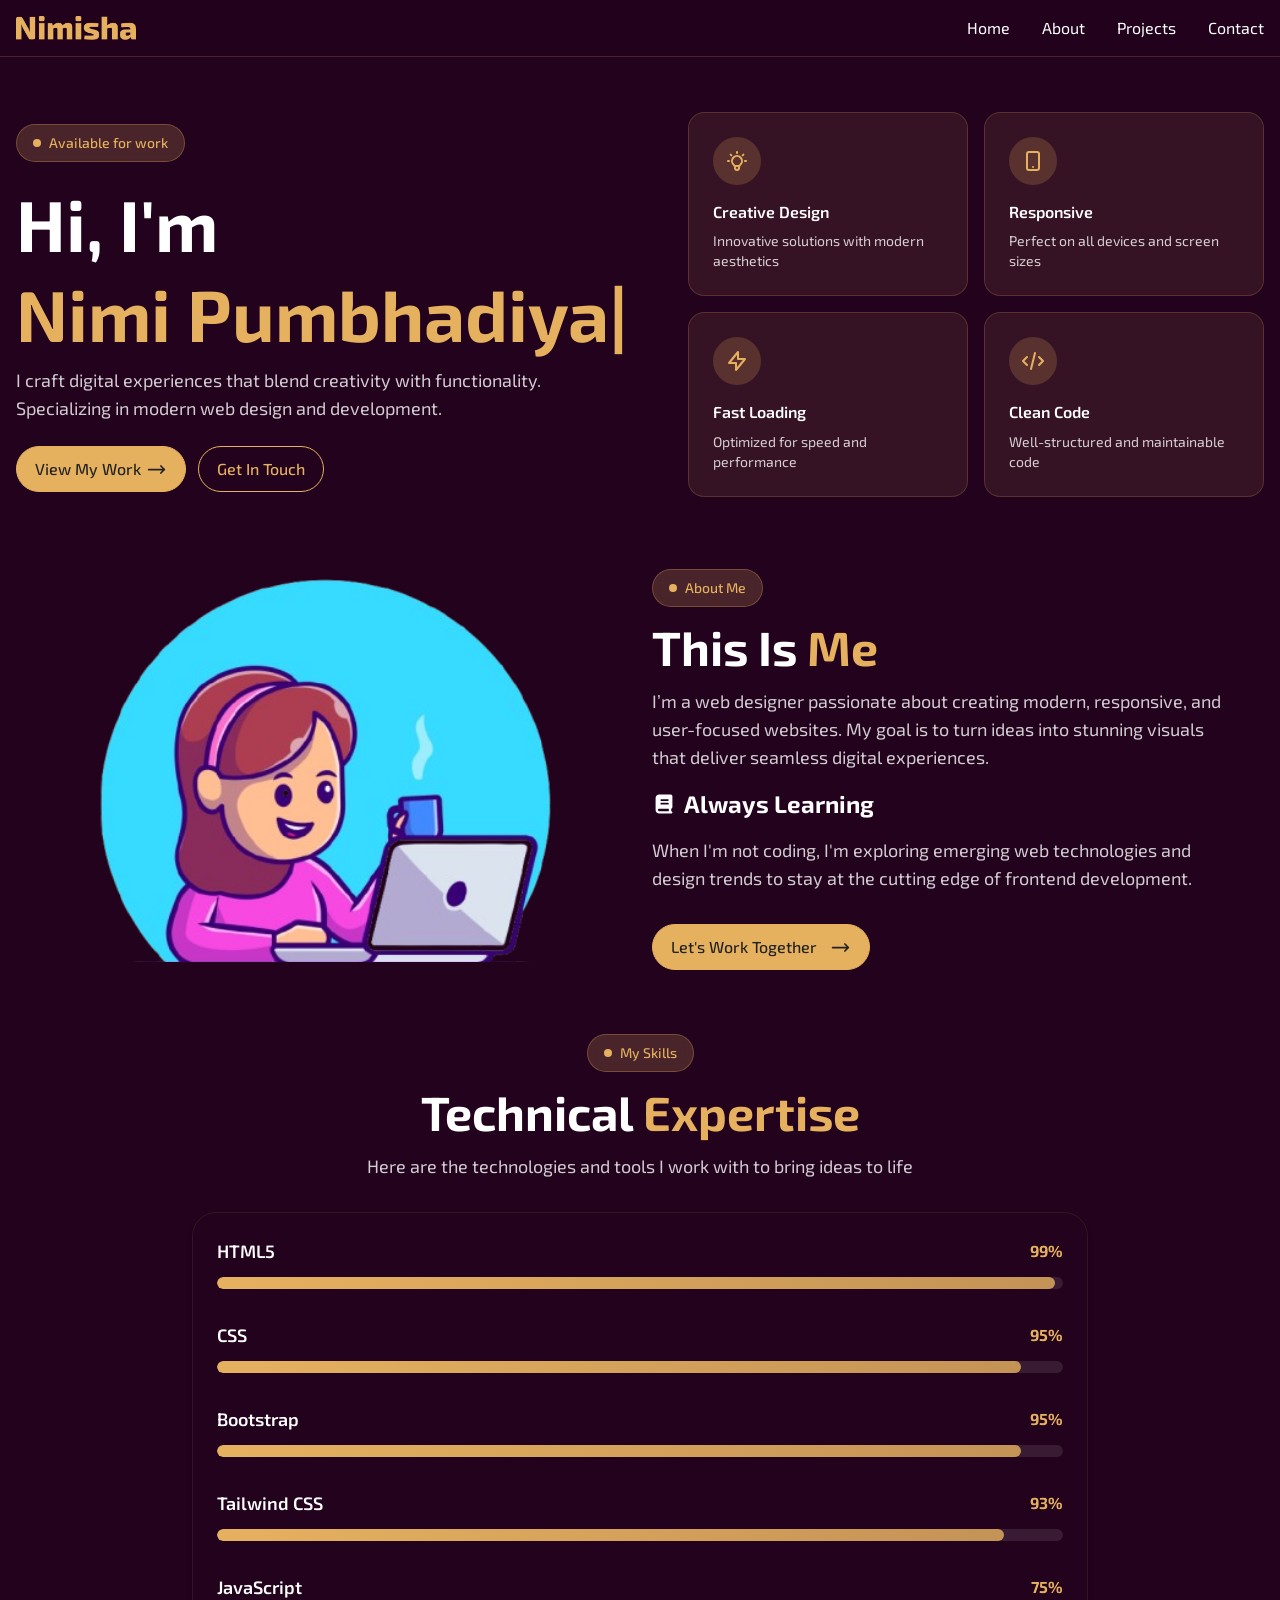
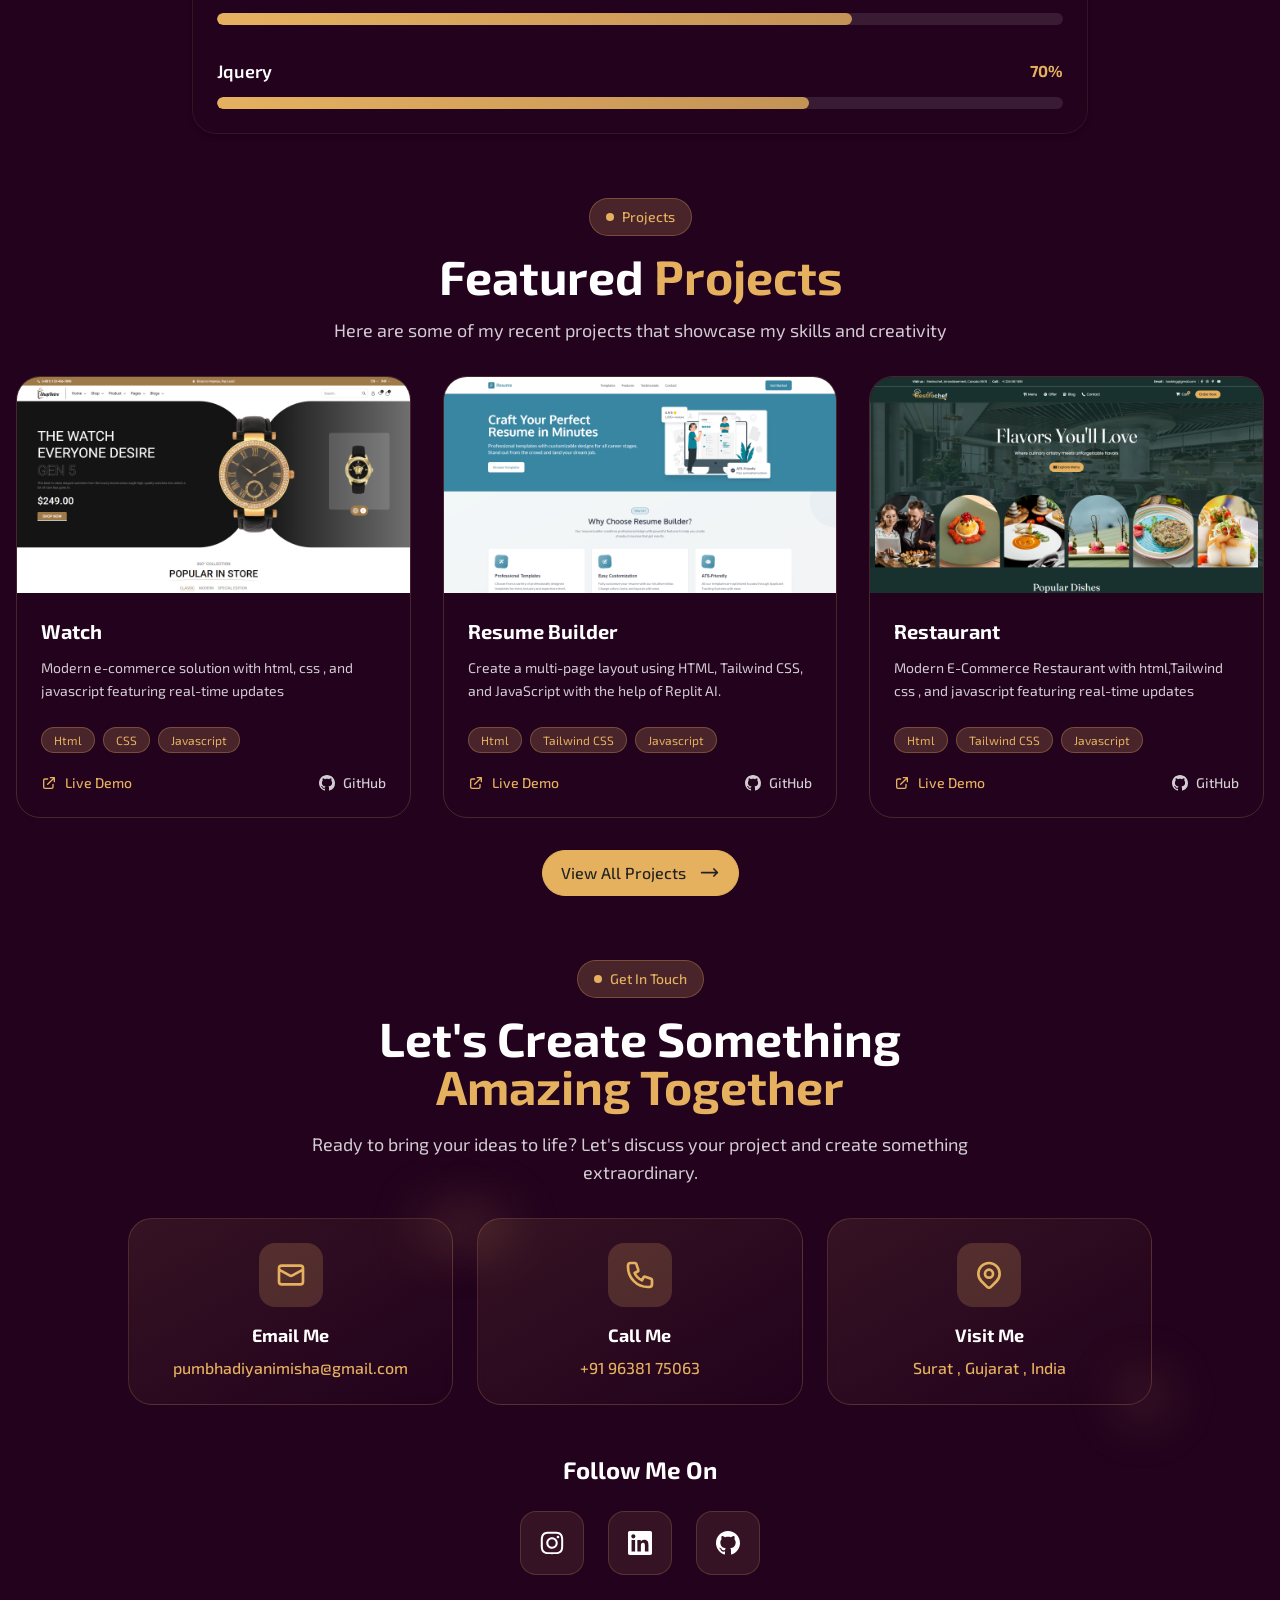
==== commit 7fa54ece: "Add files via upload" ====
--- a/src/index.html
+++ b/src/index.html
@@ -542,23 +542,6 @@
                     alt="Project 1"
                     class="absolute inset-0 w-full h-full object-cover object-top hover:object-bottom transition-all duration-[3s]"
                   />
-                  <div
-                    class="w-full h-full bg-gradient-to-br from-primary/30 to-primary/10 flex items-center justify-center"
-                  >
-                    <div
-                      class="w-16 h-16 bg-primary/20 rounded-2xl flex items-center justify-center"
-                    >
-                      <svg
-                        class="w-8 h-8 text-primary"
-                        fill="currentColor"
-                        viewBox="0 0 24 24"
-                      >
-                        <path
-                          d="M7 4V2C7 1.45 7.45 1 8 1H16C16.55 1 17 1.45 17 2V4H20C20.55 4 21 4.45 21 5S20.55 6 20 6H19V19C19 20.1 18.1 21 17 21H7C5.9 21 5 20.1 5 19V6H4C3.45 6 3 5.55 3 5S3.45 4 4 4H7ZM9 3V4H15V3H9ZM7 6V19H17V6H7Z"
-                        />
-                      </svg>
-                    </div>
-                  </div>
                 </div>
                 <div class="md:p-6 p-4 relative h-full flex flex-col flex-1">
                   <div class="h-full">
@@ -613,7 +596,7 @@
                     <a
                       href="https://github.com/Nimi-Pumbhadiya/Watch-"
                       target="_blank"
-                      class="flex items-center gap-2 text-white/80 hover:text-white text-sm font-medium group/link"
+                      class="flex items-center gap-2 text-white/80 hover:text-white text-sm font-medium group/link btn-code"
                     >
                       <svg
                         class="w-4 h-4 group-hover/link:scale-110 transition-transform"
@@ -640,23 +623,6 @@
                     alt="Project 1"
                     class="absolute inset-0 w-full h-full object-cover object-top hover:object-bottom transition-all duration-[3s]"
                   />
-                  <div
-                    class="w-full h-full bg-gradient-to-br from-primary/30 to-primary/10 flex items-center justify-center"
-                  >
-                    <div
-                      class="w-16 h-16 bg-primary/20 rounded-2xl flex items-center justify-center"
-                    >
-                      <svg
-                        class="w-8 h-8 text-primary"
-                        fill="currentColor"
-                        viewBox="0 0 24 24"
-                      >
-                        <path
-                          d="M7 4V2C7 1.45 7.45 1 8 1H16C16.55 1 17 1.45 17 2V4H20C20.55 4 21 4.45 21 5S20.55 6 20 6H19V19C19 20.1 18.1 21 17 21H7C5.9 21 5 20.1 5 19V6H4C3.45 6 3 5.55 3 5S3.45 4 4 4H7ZM9 3V4H15V3H9ZM7 6V19H17V6H7Z"
-                        />
-                      </svg>
-                    </div>
-                  </div>
                 </div>
                 <div class="md:p-6 p-4 relative h-full flex flex-col flex-1">
                   <div class="h-full">
@@ -711,7 +677,7 @@
                     <a
                       href="https://github.com/Nimi-Pumbhadiya/Resume-Builder"
                       target="_blank"
-                      class="flex items-center gap-2 text-white/80 hover:text-white text-sm font-medium group/link"
+                      class="flex items-center gap-2 text-white/80 hover:text-white text-sm font-medium group/link btn-code"
                     >
                       <svg
                         class="w-4 h-4 group-hover/link:scale-110 transition-transform"
@@ -738,23 +704,6 @@
                     alt="Project 1"
                     class="absolute inset-0 w-full h-full object-cover object-top hover:object-bottom transition-all duration-[3s]"
                   />
-                  <div
-                    class="w-full h-full bg-gradient-to-br from-primary/30 to-primary/10 flex items-center justify-center"
-                  >
-                    <div
-                      class="w-16 h-16 bg-primary/20 rounded-2xl flex items-center justify-center"
-                    >
-                      <svg
-                        class="w-8 h-8 text-primary"
-                        fill="currentColor"
-                        viewBox="0 0 24 24"
-                      >
-                        <path
-                          d="M7 4V2C7 1.45 7.45 1 8 1H16C16.55 1 17 1.45 17 2V4H20C20.55 4 21 4.45 21 5S20.55 6 20 6H19V19C19 20.1 18.1 21 17 21H7C5.9 21 5 20.1 5 19V6H4C3.45 6 3 5.55 3 5S3.45 4 4 4H7ZM9 3V4H15V3H9ZM7 6V19H17V6H7Z"
-                        />
-                      </svg>
-                    </div>
-                  </div>
                 </div>
                 <div class="md:p-6 p-4 relative h-full flex flex-col flex-1">
                   <div class="h-full">
@@ -809,7 +758,7 @@
                     <a
                       href="https://github.com/Nimi-Pumbhadiya/restaurant"
                       target="_blank"
-                      class="flex items-center gap-2 text-white/80 hover:text-white text-sm font-medium group/link"
+                      class="flex items-center gap-2 text-white/80 hover:text-white text-sm font-medium group/link btn-code"
                     >
                       <svg
                         class="w-4 h-4 group-hover/link:scale-110 transition-transform"
